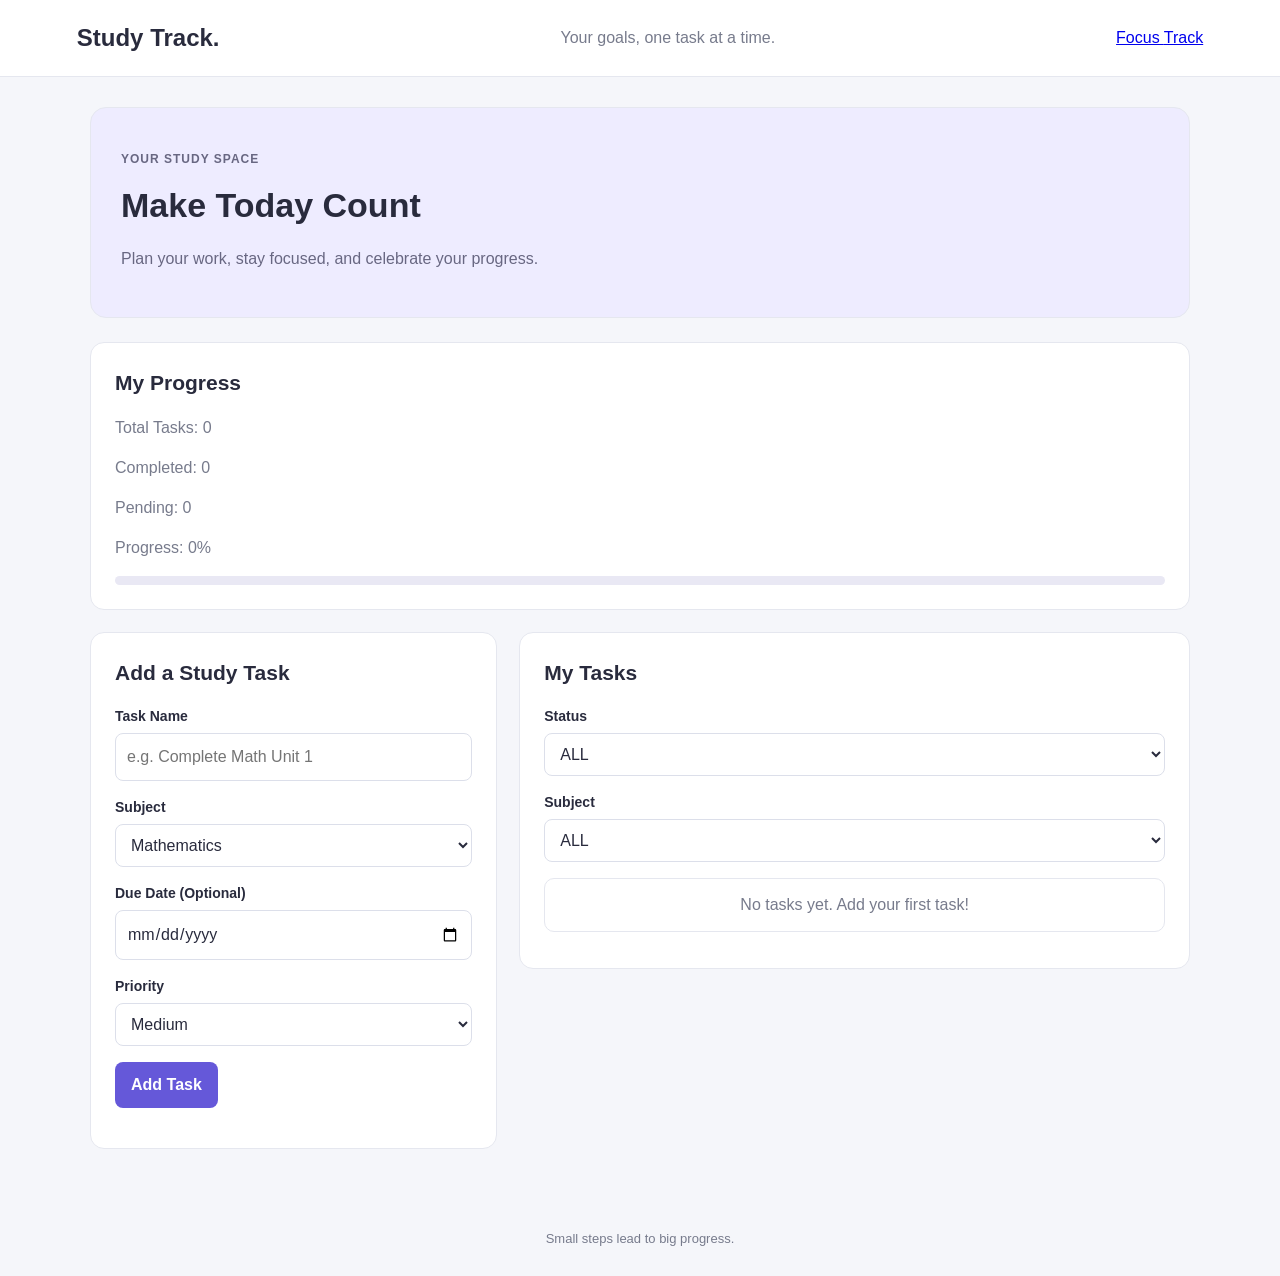
==== index.html @ ded37ef0 "Rename Home.html to index.html" ====
<html>
  <head>
    <title>Study Tracker</title>
    <link rel="stylesheet" href="style.css">
  </head>

  <body>
    <header class="topbar">
      <a href="#" class="logo">Study <span>Track.</span></a>
      <p>Your goals, one task at a time.</p>
      <a href="focus.html">Focus <span> Track</span></a>
    </header>

    <main class="container">
      <section class="welcome">
        <div>
          <p class="eyebrow">Your Study Space</p>
          <h1>Make Today Count</h1>
          <p>Plan your work, stay focused, and celebrate your progress.</p>
        </div>
      </section>

      <section id="dashboard">
        <h2>My Progress</h2>
        <p>Total Tasks: <span id="total-tasks">0</span></p>
        <p>Completed: <span id="completed-tasks">0</span></p>
        <p>Pending: <span id="pending-tasks">0</span></p>
        <p>Progress: <span id="progress">0%</span></p>

        <div class="progress-track">
          <div id="progress-bar"></div>
        </div>
      </section>

      <div class="workspace">
        <section id="add-task-section">
          <h2>Add a Study Task</h2>

          <form id="task-form">
            <label for="task-title">Task Name</label>
            <input
              type="text"
              id="task-title"
              placeholder="e.g. Complete Math Unit 1"
              required
            >

            <label for="task-subjects">Subject</label>
            <select id="task-subjects">
              <option>Mathematics</option>
              <option>English</option>
              <option>Physics</option>
              <option>Computer Science</option>
              <option>Chemistry</option>
              <option>Other</option>
            </select>

            <label for="task-date">Due Date (Optional)</label>
            <input type="date" id="task-date">

            <label for="task-priority">Priority</label>
            <select id="task-priority">
              <option>Low</option>
              <option selected>Medium</option>
              <option>High</option>
            </select>

            <button type="submit">Add Task</button>
          </form>
        </section>

        <section id="task-list-section">
          <h2>My Tasks</h2>

          <div>
            <label for="status-filter">Status</label>
            <select id="status-filter">
              <option>ALL</option>
              <option>Pending</option>
              <option>Completed</option>
            </select>
          </div>

          <div>
            <label for="subject-filter">Subject</label>
            <select id="subject-filter">
              <option>ALL</option>
              <option>Mathematics</option>
              <option>Physics</option>
              <option>Computer Science</option>
              <option>English</option>
              <option>Chemistry</option>
              <option>Other</option>
            </select>
          </div>

          <ul id="task-list"></ul>
        </section>
      </div>
    </main>

    <footer>
      <p>Small steps lead to big progress.</p>
    </footer>

    <script src="script.js"></script>
  </body>
</html>
---- style.css ----
* {
  box-sizing: border-box;
}

body {
  margin: 0;
  font-family: Arial, sans-serif;
  background: #f5f6fa;
  color: #292b3d;
  line-height: 1.5;
}
.topbar {
  background: white;
  padding: 20px 6%;
  border-bottom: 1px solid #e5e7ef;
  display: flex;
  justify-content: space-between;
  align-items: center;
  gap: 15px;
}
.logo {
  font-size: 24px;
  font-weight: bold;
  text-decoration: none;
  color: #292b3d;
}
.logo {
  font-size: 24px;
  font-weight: bold;
  text-decoration: none;
  color: #292b3d;
}
.logo {
  font-size: 24px;
  font-weight: bold;
  text-decoration: none;
  color: #292b3d;
}
.topbar p {
  color: #777b8c;
  margin: 0;
}
.container {
  width: 92%;
  max-width: 1100px;
  margin: 30px auto;
}
.welcome {
  background: #eeecff;
  padding: 30px;
  border-radius: 16px;
  margin-bottom: 24px;
}
.eyebrow {
  color: #6558d9;
  font-size: 12px;
  font-weight: bold;
  text-transform: uppercase;
  letter-spacing: 1px;
}

.welcome h1 {
  font-size: 34px;
  margin: 8px 0;
}

.welcome p {
  color: #686782;
}

section {
  background: white;
  padding: 24px;
  border: 1px solid #e5e7ef;
  border-radius: 14px;
  margin-bottom: 22px;
}

h2 {
  margin-top: 0;
  font-size: 21px;
}

#dashboard p {
  color: #777b8c;
}

.progress-track {
  height: 9px;
  background: #e9e8f4;
  border-radius: 10px;
  overflow: hidden;
}

#progress-bar {
  width: 0%;
  height: 100%;
  background: #6558d9;
  transition: width 0.2s;
}

.workspace {
  display: grid;
  grid-template-columns: 0.85fr 1.4fr;
  gap: 22px;
  align-items: start;
}

label {
  display: block;
  font-size: 14px;
  font-weight: bold;
  margin-bottom: 6px;
}

input,
select {
  width: 100%;
  padding: 11px;
  margin-bottom: 16px;
  border: 1px solid #dcdfea;
  border-radius: 8px;
  background: white;
  color: #292b3d;
  font: inherit;
}

input:focus,
select:focus {
  outline: 2px solid #c5bfff;
  border-color: #6558d9;
}

button {
  padding: 11px 16px;
  border: none;
  border-radius: 8px;
  background: #6558d9;
  color: white;
  font: inherit;
  font-weight: bold;
  cursor: pointer;
}

button:hover {
  background: #5043bf;
}

button:focus-visible {
  outline: 2px solid #5043bf;
  outline-offset: 3px;
}

.filters {
  display: grid;
  grid-template-columns: 1fr 1fr;
  gap: 12px;
}

#task-list {
  list-style: none;
  padding: 0;
  margin: 0;
}

#task-list li {
  padding: 14px;
  margin-bottom: 12px;
  border: 1px solid #e5e7ef;
  border-radius: 10px;
  overflow-wrap: anywhere;
}

.task-top {
  display: flex;
  align-items: flex-start;
  gap: 10px;
}

.task-check {
  width: auto;
  margin: 4px 0 0;
  accent-color: #6558d9;
}

.task-content {
  flex: 1;
  min-width: 0;
}

.task-title {
  font-weight: bold;
}

.task-completed .task-title {
  text-decoration: line-through;
  color: #888;
}

.task-details {
  display: flex;
  flex-wrap: wrap;
  gap: 6px;
  margin-top: 8px;
}

.task-tag {
  padding: 3px 8px;
  border-radius: 5px;
  background: #f0f0f6;
  color: #55596b;
  font-size: 12px;
}

.priority-High,
.overdue {
  color: #b42318;
  background: #ffebe9;
}

.priority-Medium {
  color: #97600b;
  background: #fff3d8;
}

.priority-Low {
  color: #22734e;
  background: #e4f7eb;
}

.task-actions {
  display: flex;
  justify-content: flex-end;
  margin-top: 10px;
}

.delete-button {
  padding: 6px 10px;
  background: #fff0ef;
  color: #b42318;
  font-size: 13px;
}

.delete-button:hover {
  background: #ffddda;
}

.empty-state {
  text-align: center;
  color: #777b8c;
  padding: 20px;
}

footer {
  text-align: center;
  padding: 15px;
  color: #777b8c;
  font-size: 13px;
}

@media (max-width: 750px) {
  .workspace {
    grid-template-columns: 1fr;
  }

  #dashboard {
    display: block;
  }

  .topbar {
    flex-wrap: wrap;
  }
}

@media (max-width: 450px) {
  .container {
    width: 94%;
    margin-top: 18px;
  }

  .welcome {
    padding: 20px;
  }

  .welcome h1 {
    font-size: 28px;
  }

  section {
    padding: 17px;
  }

  .filters {
    grid-template-columns: 1fr;
    gap: 0;
  }
}
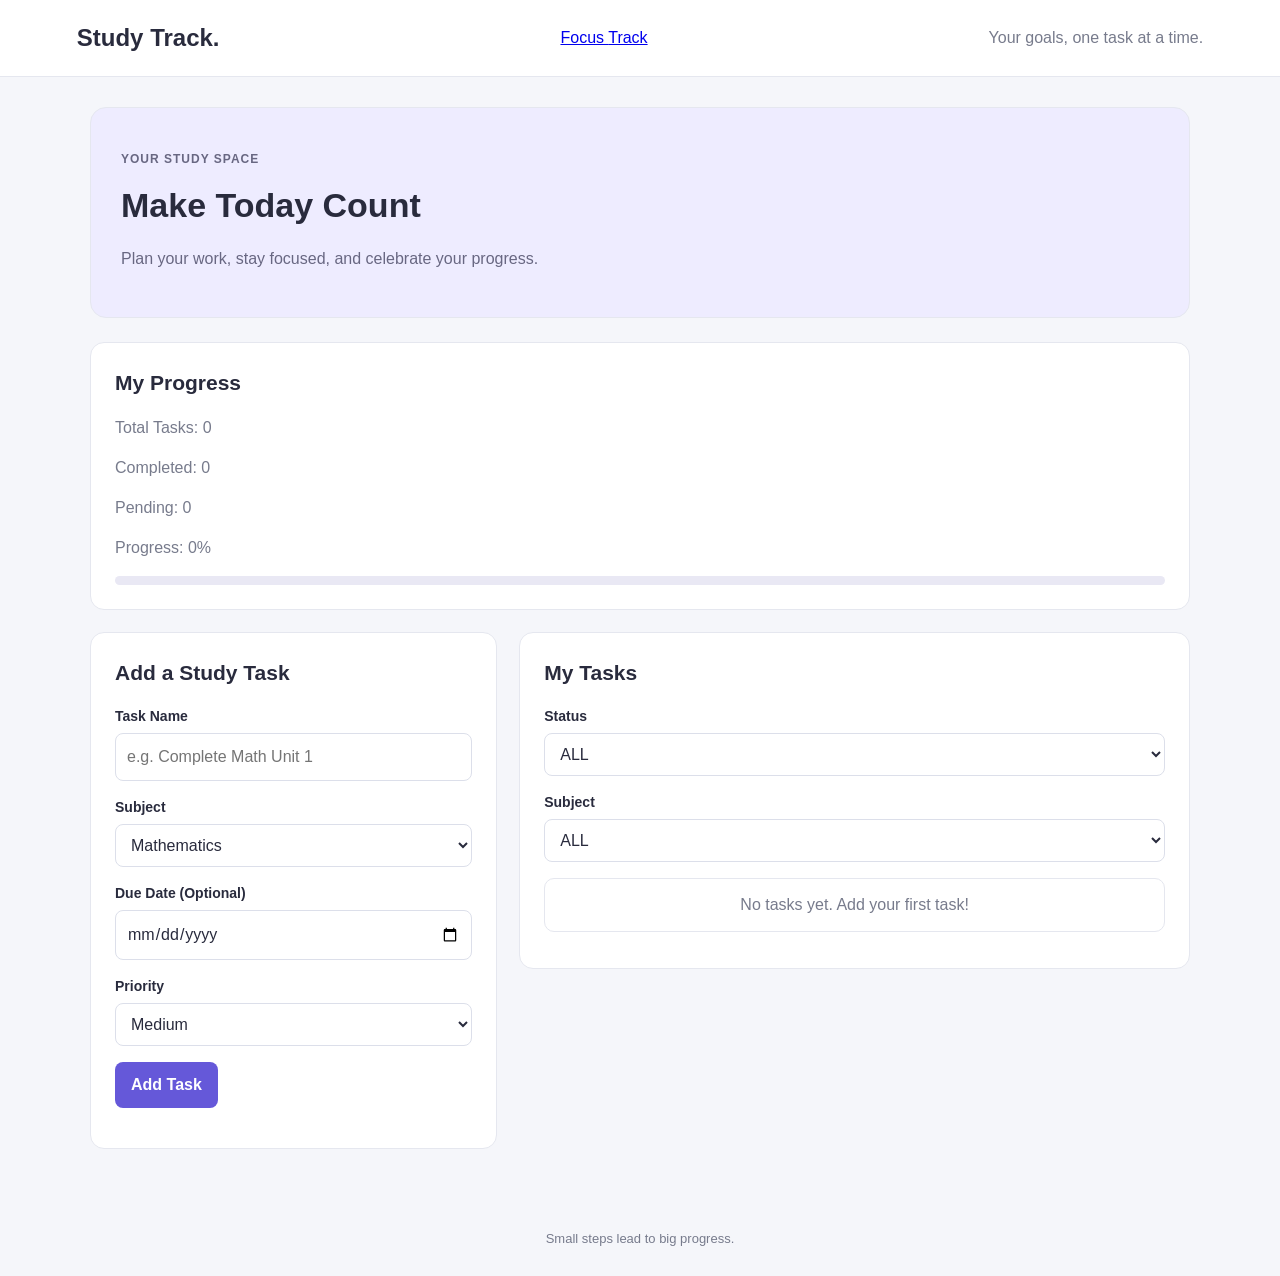
==== commit c15e7d40: "Restore motivational text in header" ====
--- a/index.html
+++ b/index.html
@@ -7,8 +7,9 @@
   <body>
     <header class="topbar">
       <a href="#" class="logo">Study <span>Track.</span></a>
+      <a href="focus.html">Focus <span> Track</span></a>
       <p>Your goals, one task at a time.</p>
-      <a href="focus.html">Focus <span> Track</span></a>
+
     </header>
 
     <main class="container">
